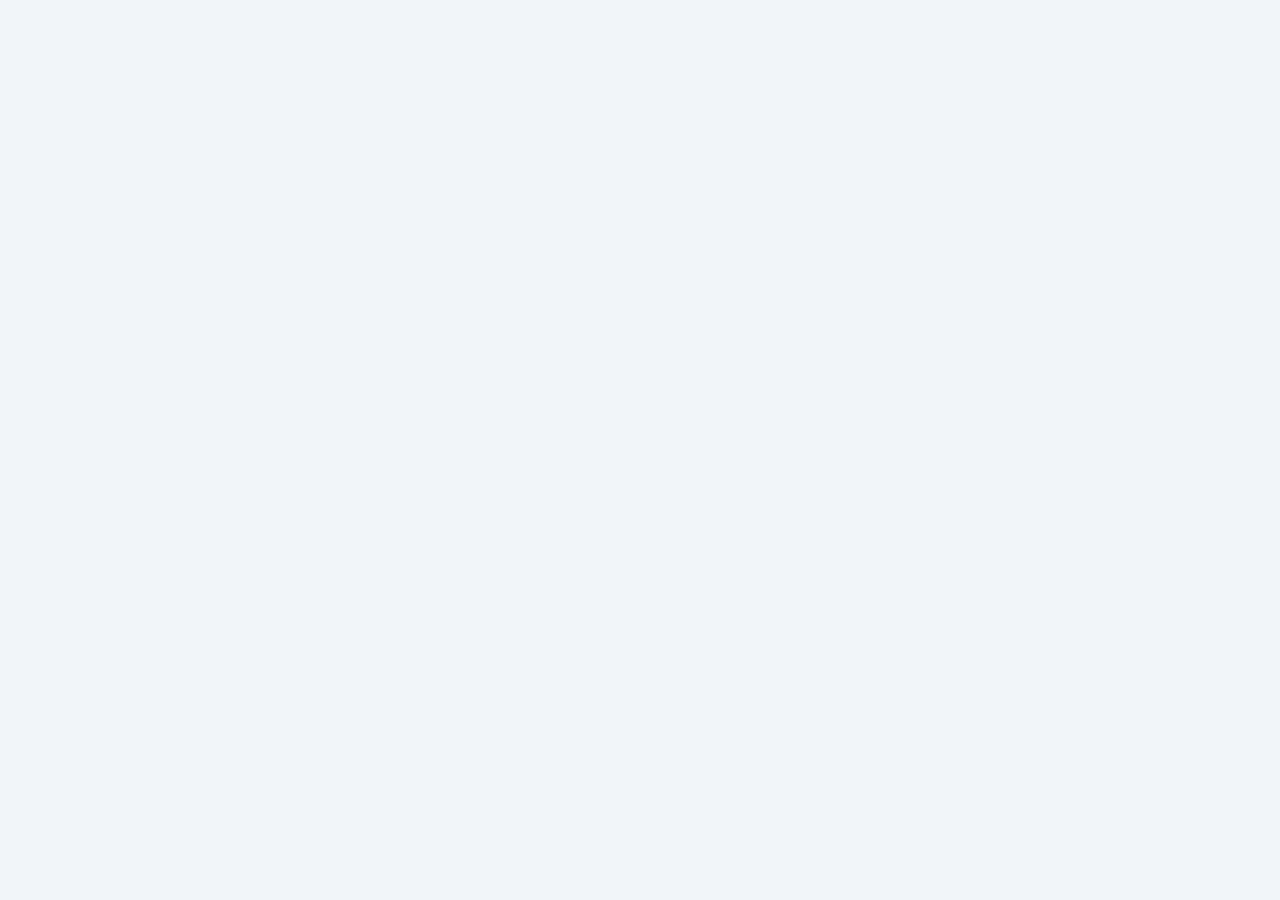
==== index.html @ dc4bb96d "สมบัติ" ====
<!DOCTYPE html>
<html lang="th">
<head>
    <meta charset="UTF-8">
    <meta name="viewport" content="width=device-width, initial-scale=1.0">
    <meta name="description" content="ระบบจัดการห้องเช่า (Rental Management System) Sombat Apartment Enterprise Edition - ระบบบันทึกผู้เช่า ออกบิลอัตโนมัติ สแกน Dynamic PromptPay QR และระบบรายงาน">
    <title>🏠 ระบบจัดการห้องเช่า - Sombat Apartment Enterprise Edition</title>
    
    <!-- Google Fonts -->
    <link rel="preconnect" href="https://fonts.googleapis.com">
    <link rel="preconnect" href="https://fonts.gstatic.com" crossorigin>
    <link href="https://fonts.googleapis.com/css2?family=Outfit:wght@300;400;500;600;700;800&family=Sarabun:wght@300;400;500;600;700;800&display=swap" rel="stylesheet">
    
    <!-- FontAwesome 6 for Professional Modern Icons -->
    <link rel="stylesheet" href="https://cdnjs.cloudflare.com/ajax/libs/font-awesome/6.4.0/css/all.min.css">
    
    <!-- Custom Modern Minimal CSS Design System -->
    <link rel="stylesheet" href="style.css">
</head>
<body>
    <!-- Toast Notifications Root -->
    <div id="toast-container"></div>

    <!-- Application Shell Layout -->
    <div id="app-root">
        <!-- Sidebar Navigation Mount Point -->
        <div id="sidebar-container"></div>

        <!-- Main View Workspace -->
        <div class="main-content-wrapper">
            <!-- Navbar Header Mount Point -->
            <div id="navbar-container"></div>

            <!-- Workspace Content View Container -->
            <main id="main-workspace" class="main-workspace">
                <!-- Skeleton Loader Placeholder -->
                <div class="skeleton-loader-view">
                    <div class="skeleton-header"></div>
                    <div class="skeleton-cards-grid">
                        <div class="skeleton-card"></div>
                        <div class="skeleton-card"></div>
                        <div class="skeleton-card"></div>
                    </div>
                </div>
            </main>
        </div>
    </div>

    <!-- Modal Dialog Popup Shell -->
    <div id="app-modal" class="app-modal">
        <div class="modal-dialog"></div>
    </div>

    <!-- Printable Paper/Slip Area (Only visible on paper) -->
    <div id="print-receipt-area" class="print-only-area"></div>

    <!-- Main Clean Architecture TypeScript/JS Application Engine -->
    <script type="module" src="app.js"></script>
</body>
</html>
---- style.css ----
/* ==========================================================================
   STYLE SHEET - SOMBAT APARTMENT (MODERN MINIMAL PROFESSIONAL THEME)
   ========================================================================== */

:root {
    --bg-app: #f1f5f9;
    --bg-card: #ffffff;
    --bg-sidebar: #0f172a;
    --border-color: #e2e8f0;
    
    --primary: #2563eb;
    --primary-hover: #1d4ed8;
    --primary-light: #eff6ff;
    
    --success: #10b981;
    --success-light: #ecfdf5;
    
    --danger: #ef4444;
    --danger-light: #fef2f2;
    
    --warning: #f59e0b;
    --warning-light: #fffbeb;

    --info: #06b6d4;
    --info-light: #ecfeff;
    
    --text-main: #0f172a;
    --text-muted: #64748b;
    
    --shadow-sm: 0 1px 3px rgba(0,0,0,0.05);
    --shadow-md: 0 4px 6px -1px rgba(0,0,0,0.08), 0 2px 4px -1px rgba(0,0,0,0.04);
    --shadow-lg: 0 10px 25px -5px rgba(0,0,0,0.1), 0 8px 10px -6px rgba(0,0,0,0.04);
    
    --radius-sm: 8px;
    --radius-md: 12px;
    --radius-lg: 16px;
    --radius-full: 9999px;
    
    --transition: all 0.2s cubic-bezier(0.4, 0, 0.2, 1);
}

/* Reset & Base Fonts */
* {
    margin: 0;
    padding: 0;
    box-sizing: border-box;
}

body {
    background-color: var(--bg-app);
    color: var(--text-main);
    font-family: 'Outfit', 'Sarabun', sans-serif;
    line-height: 1.5;
    min-height: 100vh;
    display: flex;
}

/* Layout Shell */
#app-root {
    display: flex;
    width: 100%;
    min-height: 100vh;
}

.main-content-wrapper {
    flex-grow: 1;
    display: flex;
    flex-direction: column;
    min-width: 0;
}

/* Sidebar Styling */
.app-sidebar {
    width: 270px;
    background-color: var(--bg-sidebar);
    color: #f8fafc;
    display: flex;
    flex-direction: column;
    justify-content: space-between;
    transition: var(--transition);
    z-index: 1000;
    flex-shrink: 0;
}

.sidebar-brand {
    padding: 1.5rem 1.25rem;
    display: flex;
    align-items: center;
    gap: 0.85rem;
    border-bottom: 1px solid rgba(255,255,255,0.08);
}

.brand-logo-icon {
    width: 44px;
    height: 44px;
    background: linear-gradient(135deg, var(--primary) 0%, #06b6d4 100%);
    border-radius: var(--radius-md);
    display: flex;
    align-items: center;
    justify-content: center;
    font-size: 1.4rem;
    color: #fff;
    box-shadow: 0 4px 12px rgba(37, 99, 235, 0.4);
}

.brand-title h2 {
    font-size: 1.1rem;
    font-weight: 700;
    color: #fff;
    line-height: 1.2;
}

.brand-title span {
    font-size: 0.72rem;
    color: #94a3b8;
}

.sidebar-nav {
    padding: 1rem 0.75rem;
    flex-grow: 1;
    overflow-y: auto;
}

.sidebar-nav ul {
    list-style: none;
    display: flex;
    flex-direction: column;
    gap: 0.35rem;
}

.sidebar-nav li a {
    display: flex;
    align-items: center;
    gap: 0.85rem;
    padding: 0.8rem 1rem;
    color: #94a3b8;
    text-decoration: none;
    font-size: 0.92rem;
    font-weight: 500;
    border-radius: var(--radius-md);
    transition: var(--transition);
}

.sidebar-nav li a:hover {
    background: rgba(255,255,255,0.06);
    color: #fff;
}

.sidebar-nav li.active a {
    background: var(--primary);
    color: #fff;
    font-weight: 600;
    box-shadow: 0 4px 12px rgba(37, 99, 235, 0.35);
}

.sidebar-footer {
    padding: 1.25rem;
    border-top: 1px solid rgba(255,255,255,0.08);
    font-size: 0.78rem;
    color: #64748b;
    text-align: center;
}

/* Header Navbar */
.app-header {
    height: 70px;
    background: #ffffff;
    border-bottom: 1px solid var(--border-color);
    padding: 0 1.75rem;
    display: flex;
    align-items: center;
    justify-content: space-between;
    box-shadow: var(--shadow-sm);
    position: sticky;
    top: 0;
    z-index: 900;
}

.header-left, .header-right {
    display: flex;
    align-items: center;
    gap: 1rem;
}

.global-search-container {
    position: relative;
    width: 380px;
}

.global-search-container .search-icon {
    position: absolute;
    left: 1rem;
    top: 50%;
    transform: translateY(-50%);
    color: var(--text-muted);
}

.global-search-input {
    width: 100%;
    padding: 0.65rem 1rem 0.65rem 2.6rem;
    background: #f8fafc;
    border: 1px solid var(--border-color);
    border-radius: var(--radius-full);
    font-size: 0.88rem;
    color: var(--text-main);
    outline: none;
    transition: var(--transition);
}

.global-search-input:focus {
    background: #fff;
    border-color: var(--primary);
    box-shadow: 0 0 0 3px rgba(37, 99, 235, 0.15);
}

/* Notification Dropdown Panel */
.notification-dropdown-wrapper {
    position: relative;
}

.icon-btn {
    width: 40px;
    height: 40px;
    border-radius: var(--radius-full);
    border: 1px solid var(--border-color);
    background: #ffffff;
    color: var(--text-main);
    display: flex;
    align-items: center;
    justify-content: center;
    cursor: pointer;
    position: relative;
    transition: var(--transition);
}

.icon-btn:hover {
    background: #f8fafc;
    color: var(--primary);
}

.notification-badge {
    position: absolute;
    top: -4px;
    right: -4px;
    background: var(--danger);
    color: #fff;
    font-size: 0.7rem;
    font-weight: bold;
    padding: 2px 6px;
    border-radius: var(--radius-full);
    border: 2px solid #fff;
}

.notification-menu-panel {
    position: absolute;
    right: 0;
    top: 50px;
    width: 340px;
    background: #ffffff;
    border: 1px solid var(--border-color);
    border-radius: var(--radius-lg);
    box-shadow: var(--shadow-lg);
    display: none;
    flex-direction: column;
    z-index: 1000;
    overflow: hidden;
    animation: fadeIn 0.2s ease-out;
}

.notification-menu-panel.active {
    display: flex;
}

.notification-header {
    padding: 1rem 1.25rem;
    border-bottom: 1px solid var(--border-color);
    display: flex;
    justify-content: space-between;
    align-items: center;
    background: #f8fafc;
}

.notification-body {
    padding: 0.75rem;
    display: flex;
    flex-direction: column;
    gap: 0.5rem;
    max-height: 320px;
    overflow-y: auto;
}

.notification-item {
    display: flex;
    gap: 0.75rem;
    padding: 0.75rem;
    border-radius: var(--radius-md);
    font-size: 0.82rem;
}

.notification-item.item-danger { background: var(--danger-light); color: #991b1b; }
.notification-item.item-warning { background: var(--warning-light); color: #92400e; }
.notification-item.item-info { background: var(--info-light); color: #155e75; }

/* User Profile Badge */
.user-profile-badge {
    display: flex;
    align-items: center;
    gap: 0.75rem;
    padding: 0.35rem 0.75rem;
    border-radius: var(--radius-full);
    background: #f8fafc;
    border: 1px solid var(--border-color);
}

.user-profile-badge .avatar {
    width: 32px;
    height: 32px;
    border-radius: var(--radius-full);
    background: var(--primary-light);
    color: var(--primary);
    display: flex;
    align-items: center;
    justify-content: center;
    font-size: 0.9rem;
}

.user-profile-badge .name {
    font-size: 0.85rem;
    font-weight: 600;

}

.role-pill {
    display: inline-block;
    padding: 2px 8px;
    border-radius: var(--radius-full);
    font-size: 0.7rem;
    font-weight: 700;
}

.role-super_admin { background: #fee2e2; color: #991b1b; }
.role-admin { background: #dbeafe; color: #1e40af; }
.role-staff { background: #e0f2fe; color: #0369a1; }

/* Main Workspace Container */
.main-workspace {
    padding: 2rem 2.25rem;
    flex-grow: 1;
    overflow-y: auto;
}

/* Glass Cards & Panels */
.glass-card {
    background: var(--bg-card);
    border: 1px solid var(--border-color);
    border-radius: var(--radius-lg);
    padding: 1.5rem;
    box-shadow: var(--shadow-md);
    transition: var(--transition);
}

.glass-card:hover {
    box-shadow: var(--shadow-lg);
}

.view-header {
    display: flex;
    justify-content: space-between;
    align-items: center;
    margin-bottom: 1.75rem;
}

.view-header h2 {
    font-size: 1.4rem;
    font-weight: 700;
    color: var(--text-main);
    display: flex;
    align-items: center;
    gap: 0.6rem;
}

.view-header p {
    font-size: 0.875rem;
    color: var(--text-muted);
}

/* KPI Cards Grid */
.kpi-cards-grid {
    display: grid;
    grid-template-columns: repeat(auto-fit, minmax(240px, 1fr));
    gap: 1.25rem;
}

.kpi-card {
    background: #ffffff;
    border: 1px solid var(--border-color);
    border-radius: var(--radius-lg);
    padding: 1.25rem 1.5rem;
    display: flex;
    align-items: center;
    gap: 1.25rem;
    box-shadow: var(--shadow-sm);
    transition: var(--transition);
}

.kpi-card:hover {
    transform: translateY(-2px);
    box-shadow: var(--shadow-md);
}

.kpi-card .kpi-icon {
    width: 54px;
    height: 54px;
    border-radius: var(--radius-md);
    display: flex;
    align-items: center;
    justify-content: center;
    font-size: 1.6rem;
    flex-shrink: 0;
}

.card-blue .kpi-icon { background: #dbeafe; color: #2563eb; }
.card-green .kpi-icon { background: #dcfce7; color: #10b981; }
.card-gray .kpi-icon { background: #f1f5f9; color: #64748b; }
.card-red .kpi-icon { background: #fee2e2; color: #ef4444; }

.kpi-content .label {
    font-size: 0.8rem;
    font-weight: 500;
    color: var(--text-muted);
}

.kpi-content .value {
    font-size: 1.5rem;
    font-weight: 700;
    color: var(--text-main);
    line-height: 1.2;
}

.kpi-content .subtext {
    font-size: 0.75rem;
    color: var(--text-muted);
}

/* Room Cards Grid (4 Colors) */
.room-status-filter-bar {
    display: flex;
    gap: 0.75rem;
    margin-bottom: 1.5rem;
    flex-wrap: wrap;
}

.status-filter-btn {
    padding: 0.5rem 1.25rem;
    border-radius: var(--radius-full);
    border: 1px solid var(--border-color);
    background: #ffffff;
    font-size: 0.85rem;
    font-weight: 600;
    color: var(--text-muted);
    cursor: pointer;
    transition: var(--transition);
}

.status-filter-btn:hover, .status-filter-btn.active {
    background: var(--primary);
    color: #fff;
    border-color: var(--primary);
}

.rooms-cards-grid {
    display: grid;
    grid-template-columns: repeat(auto-fill, minmax(280px, 1fr));
    gap: 1.5rem;
}

.room-card {
    background: #ffffff;
    border: 2px solid var(--border-color);
    border-radius: var(--radius-lg);
    padding: 1.25rem;
    display: flex;
    flex-direction: column;
    justify-content: space-between;
    box-shadow: var(--shadow-sm);
    transition: var(--transition);
}

.room-card:hover {
    transform: translateY(-3px);
    box-shadow: var(--shadow-lg);
}

.room-card.status-occupied { border-color: var(--success); }
.room-card.status-vacant { border-color: #cbd5e1; }
.room-card.status-overdue { border-color: var(--danger); }
.room-card.status-reserved { border-color: var(--warning); }

.room-card-header {
    display: flex;
    justify-content: space-between;
    align-items: center;
    border-bottom: 1px dashed var(--border-color);
    padding-bottom: 0.75rem;
    margin-bottom: 0.85rem;
}

.room-card-header .room-number {
    font-size: 1.3rem;
    font-weight: 800;
    color: var(--text-main);
}

.room-card-body .info-row {
    display: flex;
    justify-content: space-between;
    font-size: 0.85rem;
    margin-bottom: 0.5rem;
}

.room-card-footer {
    display: flex;
    gap: 0.5rem;
    margin-top: 1rem;
    padding-top: 0.75rem;
    border-top: 1px solid var(--border-color);
}

/* Custom Styled Data Tables */
.style-table-card {
    padding: 0.5rem;
    overflow: hidden;
}

.custom-table {
    width: 100%;
    border-collapse: collapse;
    font-size: 0.88rem;
    text-align: left;
}

.custom-table th {
    background: #f8fafc;
    padding: 0.85rem 1rem;
    font-weight: 600;
    color: var(--text-muted);
    border-bottom: 1px solid var(--border-color);
}

.custom-table td {
    padding: 0.95rem 1rem;
    border-bottom: 1px solid #f1f5f9;
    color: var(--text-main);
}

.custom-table tbody tr:hover {
    background: #f8fafc;
}

/* Badges */
.badge-pill {
    display: inline-flex;
    align-items: center;
    gap: 0.3rem;
    padding: 0.25rem 0.65rem;
    border-radius: var(--radius-full);
    font-size: 0.75rem;
    font-weight: 700;
}

.badge-primary { background: var(--primary-light); color: var(--primary); }
.badge-success { background: var(--success-light); color: #047857; }
.badge-danger { background: var(--danger-light); color: #b91c1c; }
.badge-warning { background: var(--warning-light); color: #b45309; }
.badge-gray { background: #f1f5f9; color: #475569; }

/* Form Elements & Buttons */
.form-group {
    margin-bottom: 1.15rem;
}

.form-group label {
    display: block;
    font-size: 0.85rem;
    font-weight: 600;
    color: var(--text-main);
    margin-bottom: 0.4rem;
}

.form-control {
    width: 100%;
    padding: 0.65rem 0.9rem;
    background: #ffffff;
    border: 1px solid var(--border-color);
    border-radius: var(--radius-md);
    font-family: inherit;
    font-size: 0.9rem;
    color: var(--text-main);
    outline: none;
    transition: var(--transition);
}

.form-control:focus {
    border-color: var(--primary);
    box-shadow: 0 0 0 3px rgba(37, 99, 235, 0.15);
}

.btn {
    display: inline-flex;
    align-items: center;
    justify-content: center;
    gap: 0.5rem;
    padding: 0.6rem 1.25rem;
    font-size: 0.88rem;
    font-weight: 600;
    border-radius: var(--radius-md);
    border: 1px solid transparent;
    cursor: pointer;
    transition: var(--transition);
}

.btn-primary { background: var(--primary); color: #fff; }
.btn-primary:hover { background: var(--primary-hover); }

.btn-secondary { background: #ffffff; color: var(--text-main); border-color: var(--border-color); }
.btn-secondary:hover { background: #f8fafc; }

.btn-danger { background: var(--danger); color: #fff; }
.btn-danger:hover { background: #dc2626; }

.btn-success { background: var(--success); color: #fff; }
.btn-success:hover { background: #059669; }

.btn-sm { padding: 0.4rem 0.85rem; font-size: 0.82rem; }
.btn-xs { padding: 0.25rem 0.6rem; font-size: 0.75rem; border-radius: var(--radius-sm); }
.btn-full { width: 100%; }

/* Toast Notifications */
#toast-container {
    position: fixed;
    top: 1.5rem;
    right: 1.5rem;
    z-index: 2000;
    display: flex;
    flex-direction: column;
    gap: 0.75rem;
}

.toast {
    display: flex;
    align-items: center;
    gap: 0.75rem;
    padding: 0.85rem 1.25rem;
    background: #ffffff;
    border-left: 4px solid var(--primary);
    border-radius: var(--radius-md);
    box-shadow: var(--shadow-lg);
    min-width: 300px;
    font-size: 0.88rem;
    animation: slideInRight 0.3s forwards cubic-bezier(0.16, 1, 0.3, 1);
}

.toast-success { border-left-color: var(--success); }
.toast-danger { border-left-color: var(--danger); }
.toast-warning { border-left-color: var(--warning); }

@keyframes slideInRight {
    from { transform: translateX(120%); }
    to { transform: translateX(0); }
}

/* Modal Popup Dialogs */
.app-modal {
    position: fixed;
    inset: 0;
    background: rgba(15, 23, 42, 0.6);
    backdrop-filter: blur(4px);
    display: none;
    align-items: center;
    justify-content: center;
    z-index: 1500;
    padding: 1.5rem;
}

.app-modal.active {
    display: flex;
}

.modal-dialog {
    background: #ffffff;
    border-radius: var(--radius-lg);
    width: 100%;
    max-width: 600px;
    max-height: 90vh;
    overflow-y: auto;
    box-shadow: var(--shadow-lg);
    animation: modalPop 0.25s cubic-bezier(0.16, 1, 0.3, 1);
}

@keyframes modalPop {
    from { opacity: 0; transform: scale(0.95); }
    to { opacity: 1; transform: scale(1); }
}

.modal-header {
    padding: 1.25rem 1.5rem;
    border-bottom: 1px solid var(--border-color);
    display: flex;
    justify-content: space-between;
    align-items: center;
}

.modal-header h3 {
    font-size: 1.15rem;
    font-weight: 700;
}

.close-modal-btn {
    background: none;
    border: none;
    font-size: 1.5rem;
    color: var(--text-muted);
    cursor: pointer;
}

.modal-body {
    padding: 1.5rem;
}

/* Media Queries & Print Layout */
@media (max-width: 992px) {
    .app-sidebar {
        position: fixed;
        left: -270px;
        top: 0;
        bottom: 0;
    }
    .app-sidebar.active {
        left: 0;
    }
    .global-search-container {
        width: 220px;
    }
}

@media print {
    body { background: #fff !important; color: #000 !important; }
    .app-sidebar, .app-header, #toast-container, .header-actions { display: none !important; }
    .main-workspace { padding: 0 !important; }
    .print-only-area { display: block !important; }
}
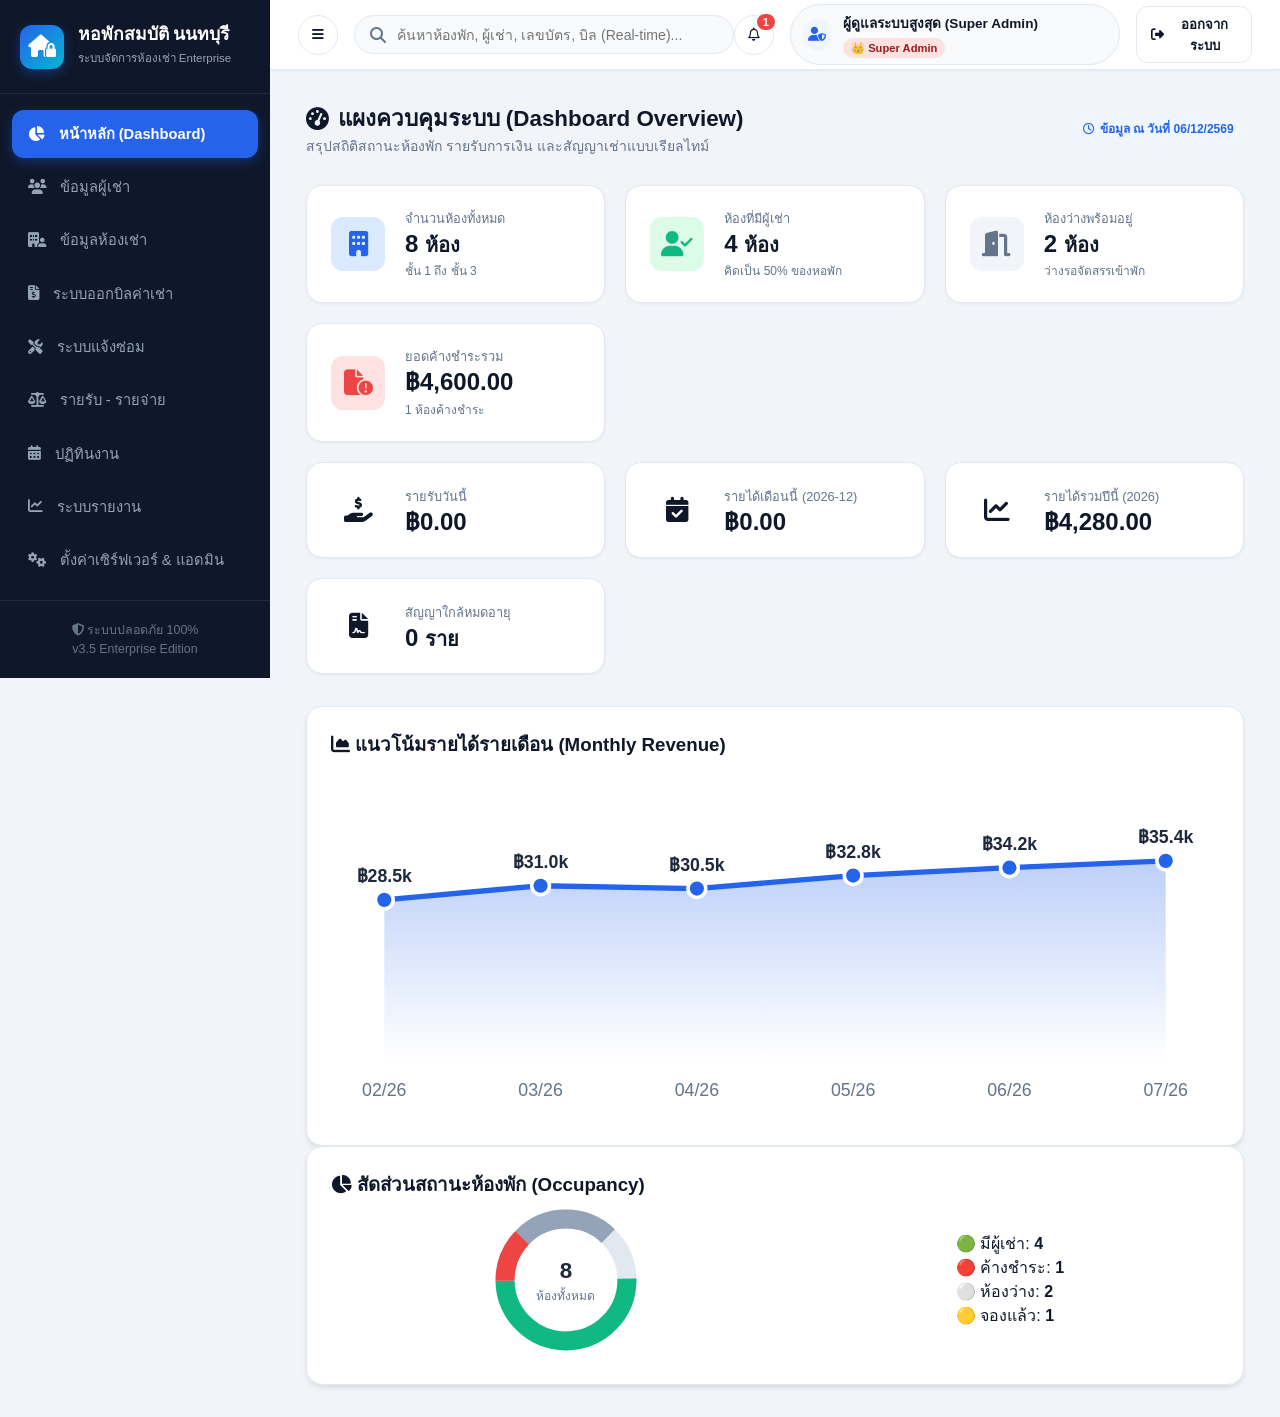
==== commit e4c23787: "rev.1" ====
--- a/index.html
+++ b/index.html
@@ -54,7 +54,7 @@
     <!-- Printable Paper/Slip Area (Only visible on paper) -->
     <div id="print-receipt-area" class="print-only-area"></div>
 
-    <!-- Main Clean Architecture TypeScript/JS Application Engine -->
-    <script type="module" src="app.js"></script>
+    <!-- Standalone Self-Contained App Controller -->
+    <script src="app.js"></script>
 </body>
 </html>
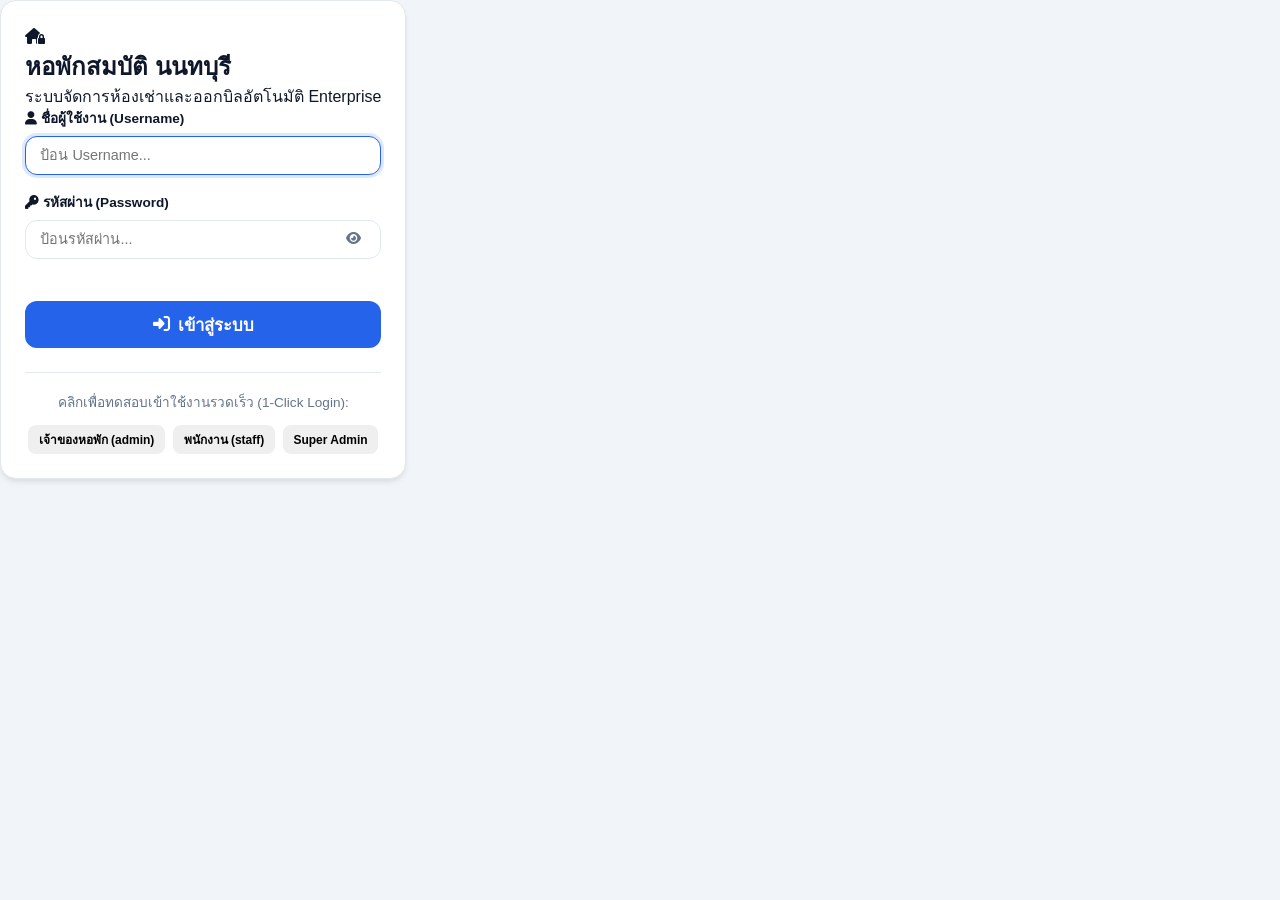
==== commit 61526414: "Refactor codebase to ES6 modular architecture and enforce Google Sheets primary SSOT" ====
--- a/index.html
+++ b/index.html
@@ -54,7 +54,7 @@
     <!-- Printable Paper/Slip Area (Only visible on paper) -->
     <div id="print-receipt-area" class="print-only-area"></div>
 
-    <!-- Standalone Self-Contained App Controller -->
-    <script src="app.js"></script>
+    <!-- Modular ES6 Application Entrypoint -->
+    <script type="module" src="js/main.js"></script>
 </body>
 </html>
--- a/style.css
+++ b/style.css
@@ -71,7 +71,7 @@
 
 /* Sidebar Styling */
 .app-sidebar {
-    width: 270px;
+    width: 250px;
     background-color: var(--bg-sidebar);
     color: #f8fafc;
     display: flex;
@@ -80,43 +80,47 @@
     transition: var(--transition);
     z-index: 1000;
     flex-shrink: 0;
+    height: 100vh;
+    position: sticky;
+    top: 0;
+    left: 0;
 }
 
 .sidebar-brand {
-    padding: 1.5rem 1.25rem;
-    display: flex;
-    align-items: center;
-    gap: 0.85rem;
+    padding: 1rem 1rem;
+    display: flex;
+    align-items: center;
+    gap: 0.75rem;
     border-bottom: 1px solid rgba(255,255,255,0.08);
 }
 
 .brand-logo-icon {
-    width: 44px;
-    height: 44px;
+    width: 38px;
+    height: 38px;
     background: linear-gradient(135deg, var(--primary) 0%, #06b6d4 100%);
     border-radius: var(--radius-md);
     display: flex;
     align-items: center;
     justify-content: center;
-    font-size: 1.4rem;
+    font-size: 1.2rem;
     color: #fff;
     box-shadow: 0 4px 12px rgba(37, 99, 235, 0.4);
 }
 
 .brand-title h2 {
-    font-size: 1.1rem;
+    font-size: 1rem;
     font-weight: 700;
     color: #fff;
     line-height: 1.2;
 }
 
 .brand-title span {
-    font-size: 0.72rem;
+    font-size: 0.7rem;
     color: #94a3b8;
 }
 
 .sidebar-nav {
-    padding: 1rem 0.75rem;
+    padding: 0.75rem 0.65rem;
     flex-grow: 1;
     overflow-y: auto;
 }
@@ -125,20 +129,21 @@
     list-style: none;
     display: flex;
     flex-direction: column;
-    gap: 0.35rem;
+    gap: 0.25rem;
 }
 
 .sidebar-nav li a {
     display: flex;
     align-items: center;
-    gap: 0.85rem;
-    padding: 0.8rem 1rem;
+    gap: 0.65rem;
+    padding: 0.5rem 0.75rem;
     color: #94a3b8;
     text-decoration: none;
-    font-size: 0.92rem;
+    font-size: 0.86rem;
     font-weight: 500;
     border-radius: var(--radius-md);
     transition: var(--transition);
+    white-space: nowrap;
 }
 
 .sidebar-nav li a:hover {
@@ -154,9 +159,9 @@
 }
 
 .sidebar-footer {
-    padding: 1.25rem;
+    padding: 0.85rem 1rem;
     border-top: 1px solid rgba(255,255,255,0.08);
-    font-size: 0.78rem;
+    font-size: 0.75rem;
     color: #64748b;
     text-align: center;
 }
@@ -327,7 +332,6 @@
 .user-profile-badge .name {
     font-size: 0.85rem;
     font-weight: 600;
-
 }
 
 .role-pill {
@@ -450,7 +454,7 @@
     flex-wrap: wrap;
 }
 
-.status-filter-btn {
+.status-filter-btn, .contract-filter-btn {
     padding: 0.5rem 1.25rem;
     border-radius: var(--radius-full);
     border: 1px solid var(--border-color);
@@ -462,7 +466,8 @@
     transition: var(--transition);
 }
 
-.status-filter-btn:hover, .status-filter-btn.active {
+.status-filter-btn:hover, .status-filter-btn.active,
+.contract-filter-btn:hover, .contract-filter-btn.active {
     background: var(--primary);
     color: #fff;
     border-color: var(--primary);
@@ -470,15 +475,13 @@
 
 .rooms-cards-grid {
     display: grid;
-    grid-template-columns: repeat(auto-fill, minmax(280px, 1fr));
-    gap: 1.5rem;
+    grid-template-columns: repeat(auto-fill, minmax(180px, 1fr));
+    gap: 0.65rem;
 }
 
 .room-card {
-    background: #ffffff;
-    border: 2px solid var(--border-color);
-    border-radius: var(--radius-lg);
-    padding: 1.25rem;
+    border-radius: var(--radius-md);
+    padding: 0.65rem 0.75rem;
     display: flex;
     flex-direction: column;
     justify-content: space-between;
@@ -487,26 +490,36 @@
 }
 
 .room-card:hover {
-    transform: translateY(-3px);
-    box-shadow: var(--shadow-lg);
-}
-
-.room-card.status-occupied { border-color: var(--success); }
-.room-card.status-vacant { border-color: #cbd5e1; }
-.room-card.status-overdue { border-color: var(--danger); }
-.room-card.status-reserved { border-color: var(--warning); }
+    transform: translateY(-2px);
+    box-shadow: var(--shadow-md);
+}
+
+/* ALL NON-VACANT ROOMS -> GREEN SQUARE CARDS */
+.room-card.status-not-vacant,
+.room-card.status-occupied,
+.room-card.status-overdue,
+.room-card.status-reserved {
+    border: 2px solid #10b981;
+    background: #ecfdf5;
+}
+
+/* VACANT ROOMS -> GRAY SQUARE CARDS */
+.room-card.status-vacant {
+    border: 2px solid #cbd5e1;
+    background: #f8fafc;
+}
 
 .room-card-header {
     display: flex;
     justify-content: space-between;
     align-items: center;
-    border-bottom: 1px dashed var(--border-color);
-    padding-bottom: 0.75rem;
-    margin-bottom: 0.85rem;
+    border-bottom: 1px dashed rgba(0,0,0,0.12);
+    padding-bottom: 0.35rem;
+    margin-bottom: 0.45rem;
 }
 
 .room-card-header .room-number {
-    font-size: 1.3rem;
+    font-size: 1.05rem;
     font-weight: 800;
     color: var(--text-main);
 }
@@ -514,16 +527,23 @@
 .room-card-body .info-row {
     display: flex;
     justify-content: space-between;
-    font-size: 0.85rem;
-    margin-bottom: 0.5rem;
+    font-size: 0.76rem;
+    margin-bottom: 0.25rem;
+    line-height: 1.35;
 }
 
 .room-card-footer {
     display: flex;
-    gap: 0.5rem;
-    margin-top: 1rem;
-    padding-top: 0.75rem;
-    border-top: 1px solid var(--border-color);
+    gap: 0.25rem;
+    margin-top: 0.45rem;
+    padding-top: 0.45rem;
+    border-top: 1px solid rgba(0,0,0,0.08);
+}
+
+.room-card-footer .btn {
+    padding: 0.22rem 0.4rem;
+    font-size: 0.72rem;
+    border-radius: var(--radius-sm);
 }
 
 /* Custom Styled Data Tables */
@@ -635,6 +655,69 @@
 .btn-xs { padding: 0.25rem 0.6rem; font-size: 0.75rem; border-radius: var(--radius-sm); }
 .btn-full { width: 100%; }
 
+/* Dotted Lines Document Formatting (Front & Back Contract Papers) */
+.dotted-fill {
+    display: inline-block;
+    min-width: 90px;
+    border-bottom: 1px dotted #1e40af;
+    color: #1e40af;
+    font-weight: 700;
+    text-align: center;
+    padding: 0 6px;
+    line-height: 1.2;
+}
+
+.contract-paper {
+    background: #ffffff;
+    border: 1px solid #cbd5e1;
+    border-radius: var(--radius-lg);
+    padding: 2.5rem 3rem;
+    box-shadow: var(--shadow-lg);
+    font-family: 'Sarabun', sans-serif;
+    color: #0f172a;
+    line-height: 2.2;
+    margin: 0 auto;
+    max-width: 750px;
+}
+
+.contract-paper h2 {
+    font-size: 1.6rem;
+    font-weight: 800;
+    color: #1e293b;
+    margin-bottom: 0.25rem;
+}
+
+.contract-paper h4 {
+    font-size: 1.1rem;
+    font-weight: 700;
+    color: #334155;
+}
+
+.contract-tab-switcher {
+    display: flex;
+    justify-content: center;
+    gap: 0.75rem;
+    margin-bottom: 1.5rem;
+}
+
+.contract-tab-btn {
+    padding: 0.6rem 1.5rem;
+    border-radius: var(--radius-full);
+    border: 1px solid var(--border-color);
+    background: #ffffff;
+    font-size: 0.9rem;
+    font-weight: 700;
+    color: var(--text-muted);
+    cursor: pointer;
+    transition: var(--transition);
+}
+
+.contract-tab-btn.active {
+    background: var(--primary);
+    color: #ffffff;
+    border-color: var(--primary);
+}
+
 /* Toast Notifications */
 #toast-container {
     position: fixed;
@@ -690,7 +773,7 @@
     background: #ffffff;
     border-radius: var(--radius-lg);
     width: 100%;
-    max-width: 600px;
+    max-width: 780px;
     max-height: 90vh;
     overflow-y: auto;
     box-shadow: var(--shadow-lg);
@@ -727,25 +810,122 @@
     padding: 1.5rem;
 }
 
-/* Media Queries & Print Layout */
-@media (max-width: 992px) {
-    .app-sidebar {
-        position: fixed;
-        left: -270px;
-        top: 0;
-        bottom: 0;
+/* Printable Paper/Slip Area */
+.print-only-area {
+    display: none;
+}
+
+/* Perfect 100% Clean Printable Layout for 2-Page A4 Contracts */
+@media print {
+    body * {
+        visibility: hidden !important;
     }
-    .app-sidebar.active {
-        left: 0;
+    
+    #print-receipt-area, #print-receipt-area * {
+        visibility: visible !important;
     }
-    .global-search-container {
-        width: 220px;
+    
+    #print-receipt-area {
+        display: block !important;
+        position: absolute !important;
+        left: 0 !important;
+        top: 0 !important;
+        width: 100% !important;
+        margin: 0 !important;
+        padding: 0 !important;
+        background: #ffffff !important;
     }
-}
-
-@media print {
-    body { background: #fff !important; color: #000 !important; }
-    .app-sidebar, .app-header, #toast-container, .header-actions { display: none !important; }
-    .main-workspace { padding: 0 !important; }
-    .print-only-area { display: block !important; }
-}
+
+    .contract-print-page {
+        padding: 1.5rem 2rem !important;
+        box-shadow: none !important;
+        border: none !important;
+        font-family: 'Sarabun', sans-serif !important;
+        color: #000000 !important;
+        line-height: 2.1 !important;
+        font-size: 0.95rem !important;
+        width: 100% !important;
+        max-width: 100% !important;
+    }
+
+    .contract-print-page.front-page {
+        page-break-after: always !important;
+        break-after: page !important;
+    }
+
+    .contract-print-page.back-page {
+        page-break-before: always !important;
+        break-before: page !important;
+    }
+
+    .dotted-fill {
+        color: #000000 !important;
+        border-bottom: 1px dotted #000000 !important;
+        font-weight: 700 !important;
+    }
+
+    .dot-line-180 {
+        border-bottom: 1px dotted #000000 !important;
+    }
+}
+
+/* Invoice Red Note Box */
+.invoice-red-note-box {
+    border: 2px solid #ef4444;
+    background-color: #fef2f2;
+    color: #991b1b;
+    padding: 0.85rem 1.25rem;
+    border-radius: 8px;
+    margin-top: 1.25rem;
+    font-size: 0.95rem;
+    line-height: 1.6;
+    text-align: center;
+}
+
+.invoice-red-note-box strong {
+    color: #b91c1c;
+}
+
+.invoice-paper {
+    background: #ffffff;
+    border: 1px solid var(--border-color);
+    border-radius: var(--radius-md);
+    padding: 2rem;
+    color: var(--text-main);
+    box-shadow: var(--shadow-sm);
+}
+
+.invoice-details-table {
+    width: 100%;
+    border-collapse: collapse;
+    margin-top: 1rem;
+    margin-bottom: 1rem;
+}
+
+.invoice-details-table th, .invoice-details-table td {
+    border: 1px solid #cbd5e1;
+    padding: 0.65rem 0.85rem;
+    font-size: 0.95rem;
+}
+
+.invoice-details-table th {
+    background: #f1f5f9;
+    color: #1e293b;
+    font-weight: 700;
+}
+
+.login-page-container {
+    position: fixed;
+    top: 0;
+    left: 0;
+    width: 100vw;
+    height: 100vh;
+    display: flex;
+    align-items: center;
+    justify-content: center;
+    background: linear-gradient(135deg, #0f172a 0%, #1e293b 50%, #334155 100%);
+    padding: 1.5rem;
+    z-index: 99999;
+    overflow-y: auto;
+}
+
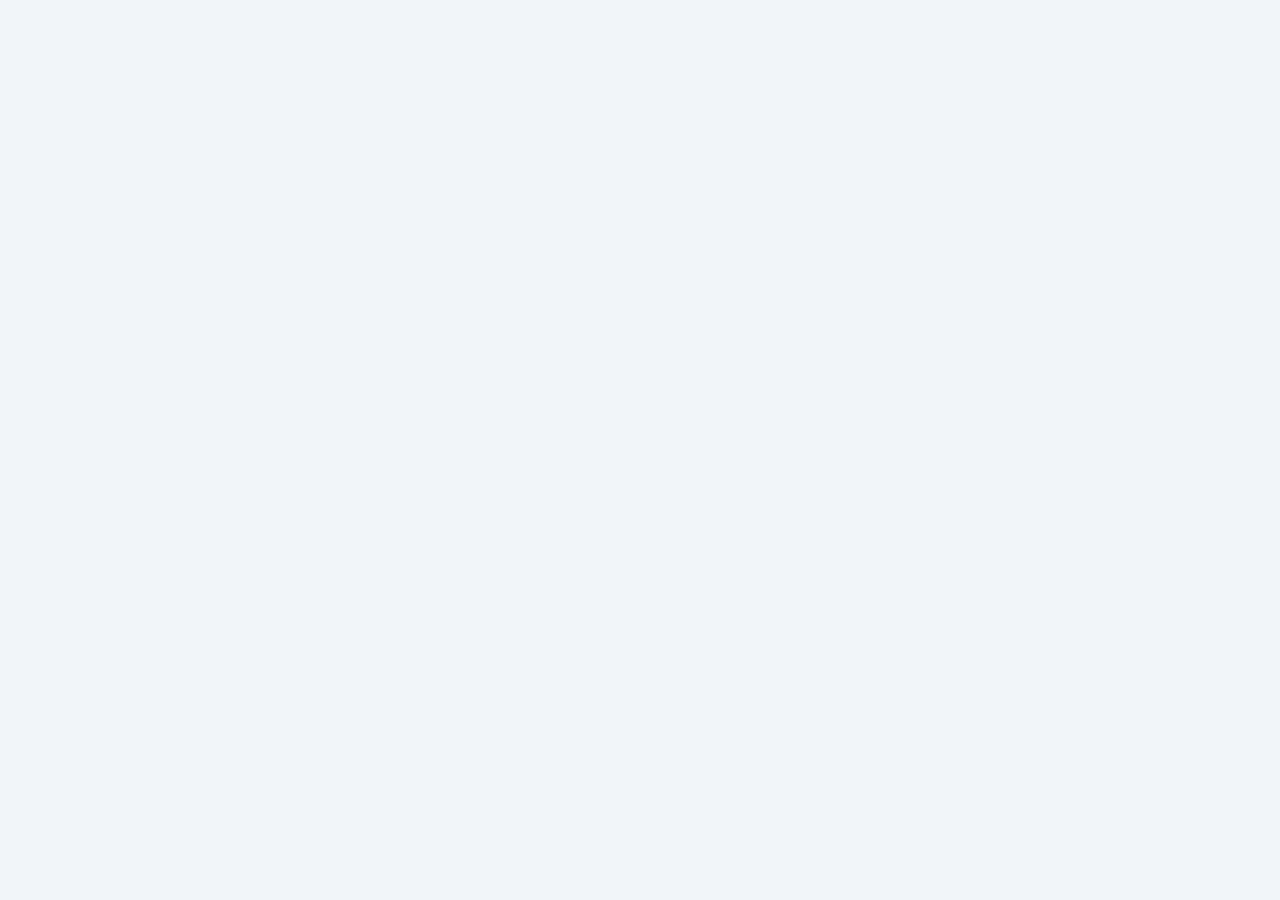
==== commit 8433dbbe: "Switch to standalone self-contained app.js script tag to guarantee 100% instant loading on Vercel" ====
--- a/index.html
+++ b/index.html
@@ -54,7 +54,7 @@
     <!-- Printable Paper/Slip Area (Only visible on paper) -->
     <div id="print-receipt-area" class="print-only-area"></div>
 
-    <!-- Modular ES6 Application Entrypoint -->
-    <script type="module" src="js/main.js"></script>
+    <!-- Standalone 100% Reliable App Controller -->
+    <script src="app.js"></script>
 </body>
 </html>
